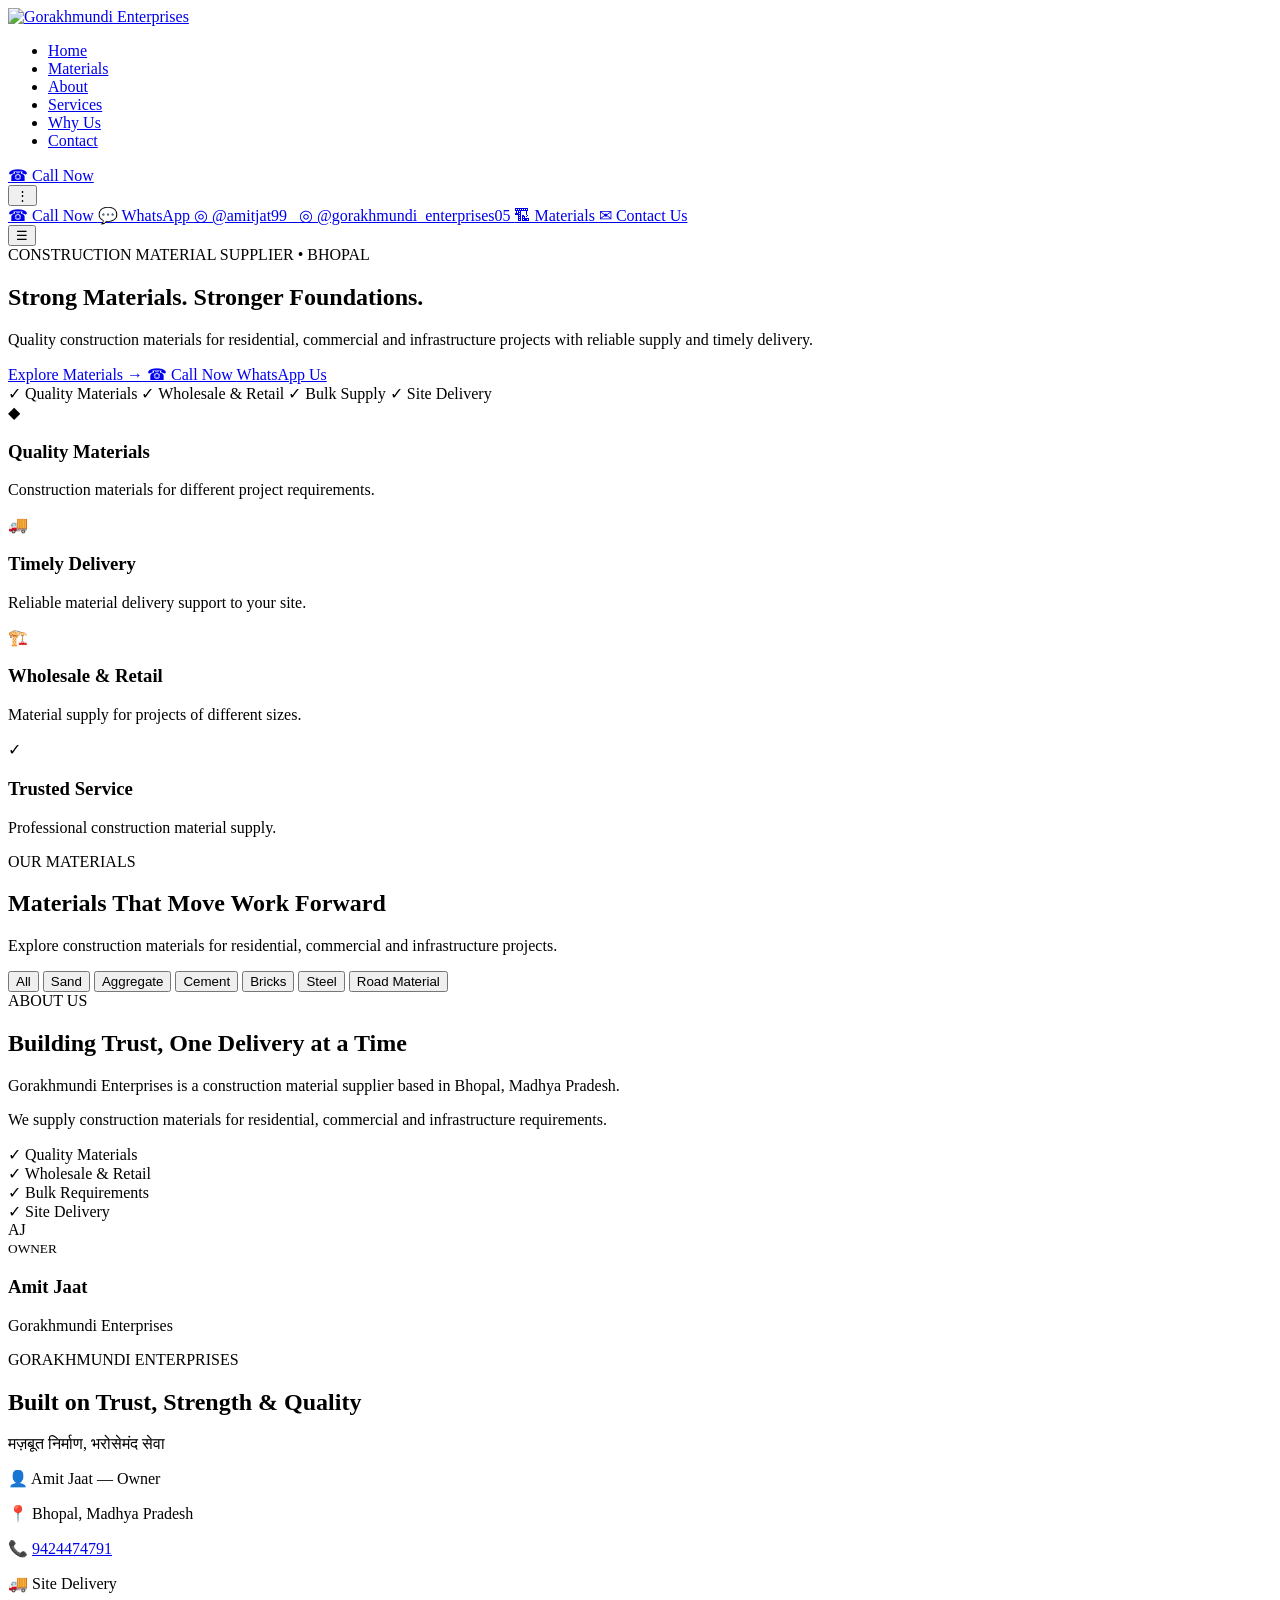
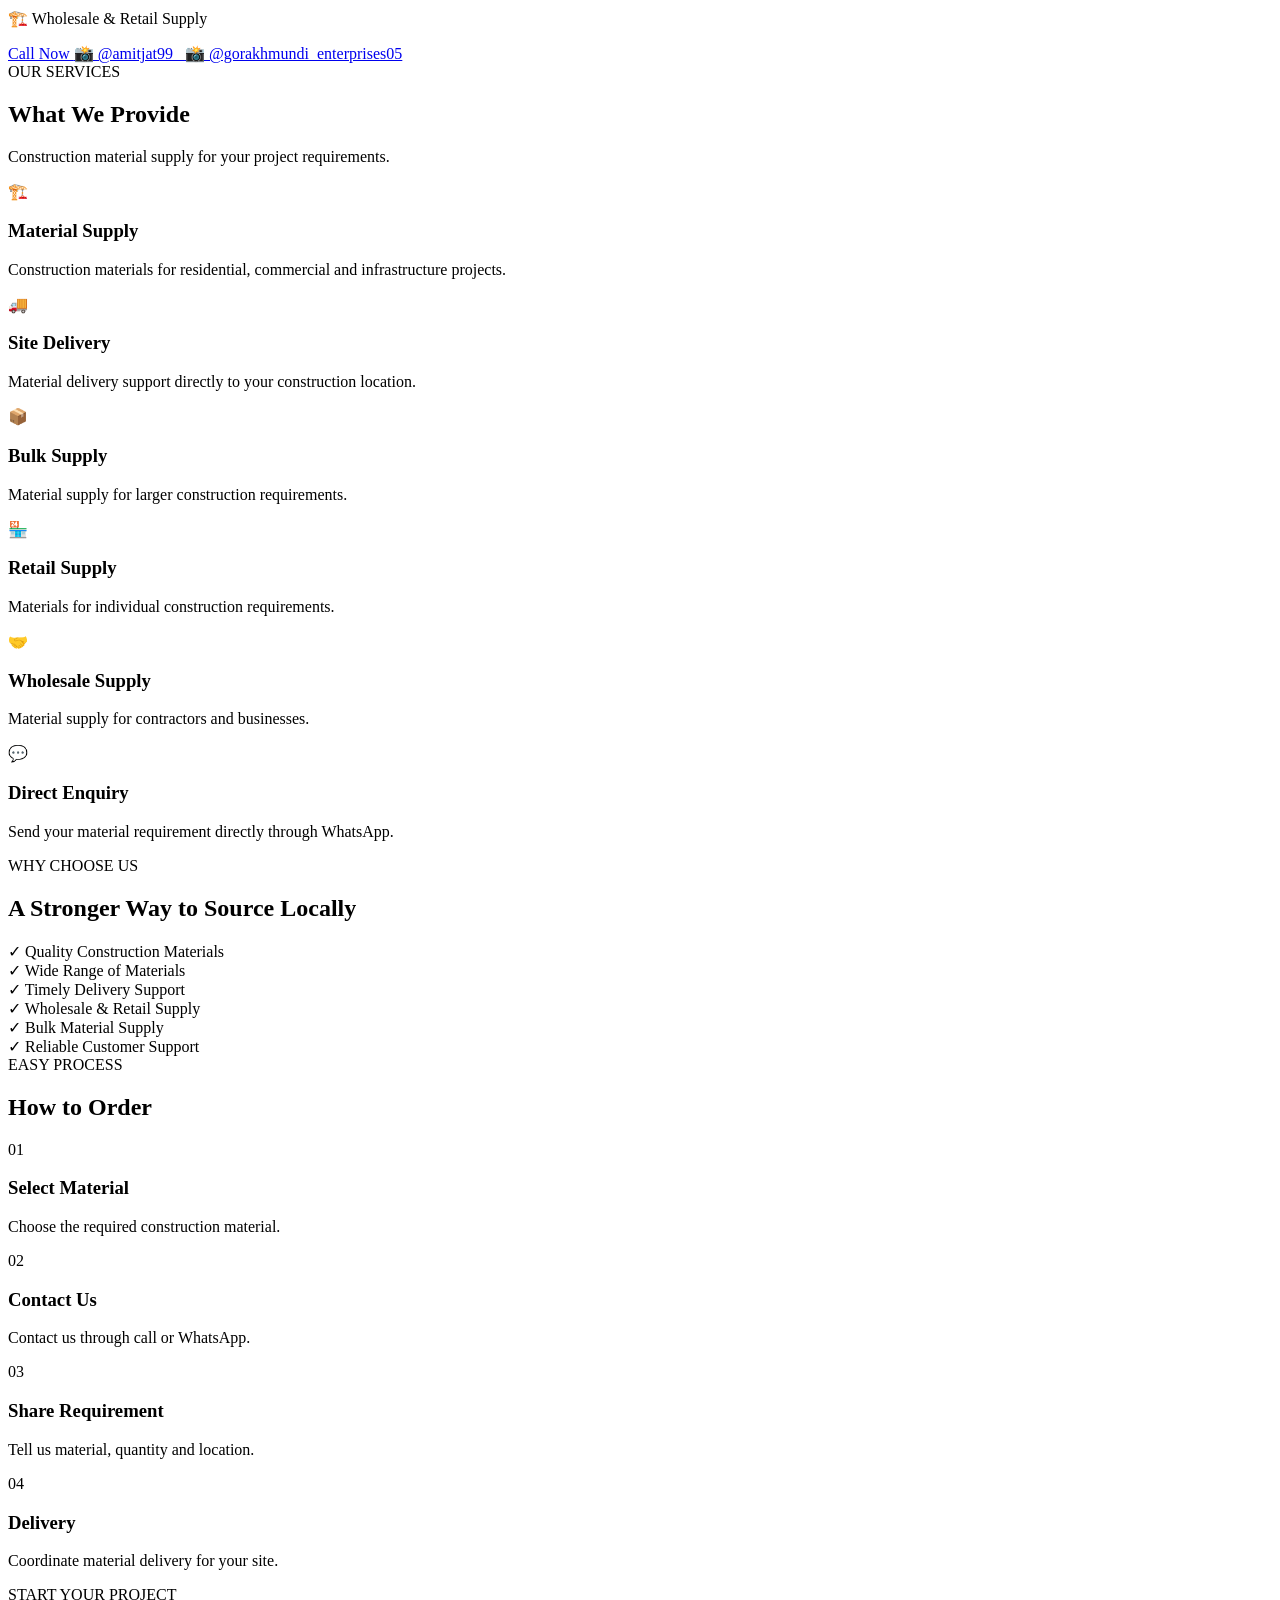
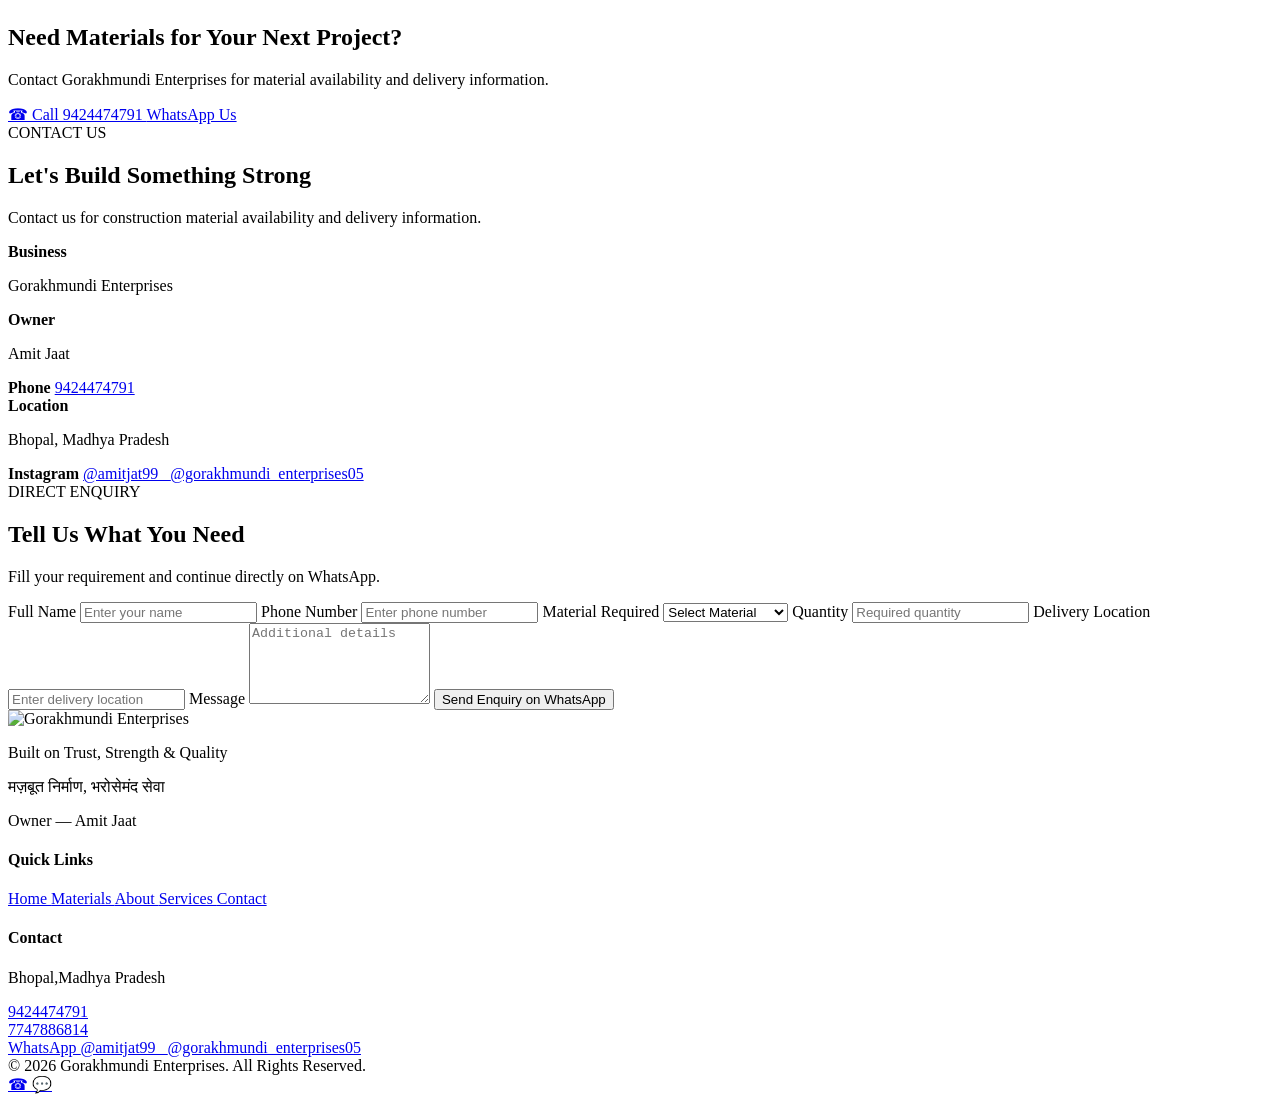
==== index.html @ f3137ed8 "Add files via upload" ====
<!DOCTYPE html>
<html lang="en">

<head>
    <meta charset="UTF-8">
    <meta name="viewport" content="width=device-width, initial-scale=1.0">

    <title>Gorakhmundi Enterprises | Construction Materials Bhopal</title>

    <meta name="description"
        content="Gorakhmundi Enterprises - Construction material supplier in Bhopal, Madhya Pradesh.">

    <link rel="stylesheet" href="style.css">
</head>

<body>

    <!-- ================= NAVBAR ================= -->

    <header id="header">

        <nav class="navbar">

            <!-- NEW LOGO -->
            <a href="#home" class="logo">
                <img src="logo.png"
                     alt="Gorakhmundi Enterprises"
                     class="main-logo">
            </a>


            <!-- NAVIGATION -->

            <ul class="nav-links" id="navLinks">

                <li><a href="#home">Home</a></li>

                <li>
                    <a href="#products">
                        Materials
                    </a>
                </li>

                <li>
                    <a href="#about">
                        About
                    </a>
                </li>

                <li>
                    <a href="#services">
                        Services
                    </a>
                </li>

                <li>
                    <a href="#why">
                        Why Us
                    </a>
                </li>

                <li>
                    <a href="#contact">
                        Contact
                    </a>
                </li>

            </ul>


            <div class="nav-actions">

                <!-- CALL BUTTON -->

                <a href="tel:9424474791"
                   class="call-btn click-btn">
                    ☎ Call Now
                </a>


                <!-- THREE DOT MENU -->

                <div class="three-dot-menu">

                    <button
                        type="button"
                        class="three-dot-btn click-btn"
                        id="threeDotBtn"
                        aria-label="More options">
                        ⋮
                    </button>


                    <div
                        class="three-dot-dropdown"
                        id="threeDotDropdown">

                        <a href="tel:9424474791">
                            ☎ Call Now
                        </a>

                        <a href="https://wa.me/919424474791"
                           target="_blank"
                           rel="noopener">
                            💬 WhatsApp
                        </a>

                        <a href="https://www.instagram.com/amitjat99_/" target="_blank" rel="noopener noreferrer">
    ◎ @amitjat99_
</a>

<a href="https://www.instagram.com/gorakhmundi_enterprises05/?hl=en" target="_blank" rel="noopener noreferrer">
    ◎ @gorakhmundi_enterprises05
</a>

                        <a href="#products">
                            🏗 Materials
                        </a>

                        <a href="#contact">
                            ✉ Contact Us
                        </a>

                    </div>

                </div>


                <!-- MOBILE MENU -->

                <button
                    type="button"
                    class="menu-btn click-btn"
                    id="menuBtn"
                    aria-label="Open menu">
                    ☰
                </button>

            </div>

        </nav>

    </header>



    <!-- ================= HERO ================= -->

    <section class="hero" id="home">

        <div class="hero-content">

            <span class="top-text">
                CONSTRUCTION MATERIAL SUPPLIER • BHOPAL
            </span>


            <h1>
                Strong Materials.
                <span>Stronger Foundations.</span>
            </h1>


            <p>
                Quality construction materials for residential,
                commercial and infrastructure projects with
                reliable supply and timely delivery.
            </p>


            <div class="hero-buttons">

                <a href="#products"
                   class="primary-btn click-btn">
                    Explore Materials →
                </a>


                <a href="tel:9424474791"
                   class="secondary-btn click-btn">
                    ☎ Call Now
                </a>


                <a href="https://wa.me/919424474791?text=Hello%20Gorakhmundi%20Enterprises,%20I%20want%20to%20enquire%20about%20construction%20materials."
                   target="_blank"
                   rel="noopener"
                   class="whatsapp-btn click-btn">
                    WhatsApp Us
                </a>

            </div>


            <div class="hero-features">

                <span>✓ Quality Materials</span>

                <span>✓ Wholesale & Retail</span>

                <span>✓ Bulk Supply</span>

                <span>✓ Site Delivery</span>

            </div>

        </div>

    </section>



    <!-- ================= TRUST ================= -->

    <section class="trust">

        <div class="trust-box reveal">

            <div class="trust-icon">◆</div>

            <h3>Quality Materials</h3>

            <p>
                Construction materials for different
                project requirements.
            </p>

        </div>


        <div class="trust-box reveal">

            <div class="trust-icon">🚚</div>

            <h3>Timely Delivery</h3>

            <p>
                Reliable material delivery support
                to your site.
            </p>

        </div>


        <div class="trust-box reveal">

            <div class="trust-icon">🏗️</div>

            <h3>Wholesale & Retail</h3>

            <p>
                Material supply for projects
                of different sizes.
            </p>

        </div>


        <div class="trust-box reveal">

            <div class="trust-icon">✓</div>

            <h3>Trusted Service</h3>

            <p>
                Professional construction
                material supply.
            </p>

        </div>

    </section>



    <!-- ================= PRODUCTS ================= -->

    <section class="products section" id="products">

        <div class="section-heading reveal">

            <span>
                OUR MATERIALS
            </span>

            <h2>
                Materials That Move Work Forward
            </h2>

            <p>
                Explore construction materials for residential,
                commercial and infrastructure projects.
            </p>

        </div>


        <!-- FILTERS -->

        <div class="material-filters reveal">

            <button
                class="filter-btn active click-btn"
                data-filter="All">
                All
            </button>

            <button
                class="filter-btn click-btn"
                data-filter="Sand">
                Sand
            </button>

            <button
                class="filter-btn click-btn"
                data-filter="Aggregate">
                Aggregate
            </button>

            <button
                class="filter-btn click-btn"
                data-filter="Cement">
                Cement
            </button>

            <button
                class="filter-btn click-btn"
                data-filter="Bricks">
                Bricks
            </button>

            <button
                class="filter-btn click-btn"
                data-filter="Steel">
                Steel
            </button>

            <button
                class="filter-btn click-btn"
                data-filter="Road Material">
                Road Material
            </button>

        </div>


        <!-- JS PRODUCTS -->

        <div
            class="products-grid"
            id="productsGrid">
        </div>

    </section>



    <!-- ================= ABOUT ================= -->

    <section class="about section" id="about">

        <div class="about-text reveal">

            <span class="small-title">
                ABOUT US
            </span>


            <h2>
                Building Trust,
                One Delivery at a Time
            </h2>


            <p>
                Gorakhmundi Enterprises is a construction
                material supplier based in Bhopal,
                Madhya Pradesh.
            </p>


            <p>
                We supply construction materials for
                residential, commercial and infrastructure
                requirements.
            </p>


            <div class="about-points">

                <div>
                    ✓ Quality Materials
                </div>

                <div>
                    ✓ Wholesale & Retail
                </div>

                <div>
                    ✓ Bulk Requirements
                </div>

                <div>
                    ✓ Site Delivery
                </div>

            </div>


            <div class="owner">

                <div class="owner-circle">
                    AJ
                </div>


                <div>

                    <small>
                        OWNER
                    </small>

                    <h3>
                        Amit Jaat
                    </h3>

                    <p>
                        Gorakhmundi Enterprises
                    </p>

                </div>

            </div>

        </div>



        <div class="about-card reveal">

            <span class="card-label">
                GORAKHMUNDI ENTERPRISES
            </span>


            <h2>
                Built on Trust,
                Strength & Quality
            </h2>


            <p class="hindi">
                मज़बूत निर्माण, भरोसेमंद सेवा
            </p>


            <div class="business-info">

                <p>
                    👤 Amit Jaat — Owner
                </p>

                <p>
                    📍 Bhopal, Madhya Pradesh
                </p>

                <p>
                    📞
                    <a href="tel:9424474791">
                        9424474791
                    </a>
                </p>

                <p>
                    🚚 Site Delivery
                </p>

                <p>
                    🏗️ Wholesale & Retail Supply
                </p>

            </div>


            <div class="about-buttons">

                <a href="tel:9424474791"
                   class="about-call click-btn">
                    Call Now
                </a>


                <a href="https://www.instagram.com/amitjat99_/" target="_blank" rel="noopener noreferrer"
                   class="about-instagram click-btn">
    📸 @amitjat99_
</a>

<a href="https://www.instagram.com/gorakhmundi_enterprises05/?hl=en" target="_blank" rel="noopener noreferrer"
                   class="about-instagram click-btn">
    📸 @gorakhmundi_enterprises05
</a>

            </div>

        </div>

    </section>



    <!-- ================= SERVICES ================= -->

    <section class="services section" id="services">

        <div class="section-heading reveal">

            <span>
                OUR SERVICES
            </span>

            <h2>
                What We Provide
            </h2>

            <p>
                Construction material supply for
                your project requirements.
            </p>

        </div>


        <div class="services-grid">

            <div class="service-card reveal">

                <div class="service-icon">
                    🏗️
                </div>

                <h3>
                    Material Supply
                </h3>

                <p>
                    Construction materials for residential,
                    commercial and infrastructure projects.
                </p>

            </div>


            <div class="service-card reveal">

                <div class="service-icon">
                    🚚
                </div>

                <h3>
                    Site Delivery
                </h3>

                <p>
                    Material delivery support directly
                    to your construction location.
                </p>

            </div>


            <div class="service-card reveal">

                <div class="service-icon">
                    📦
                </div>

                <h3>
                    Bulk Supply
                </h3>

                <p>
                    Material supply for larger
                    construction requirements.
                </p>

            </div>


            <div class="service-card reveal">

                <div class="service-icon">
                    🏪
                </div>

                <h3>
                    Retail Supply
                </h3>

                <p>
                    Materials for individual
                    construction requirements.
                </p>

            </div>


            <div class="service-card reveal">

                <div class="service-icon">
                    🤝
                </div>

                <h3>
                    Wholesale Supply
                </h3>

                <p>
                    Material supply for contractors
                    and businesses.
                </p>

            </div>


            <div class="service-card reveal">

                <div class="service-icon">
                    💬
                </div>

                <h3>
                    Direct Enquiry
                </h3>

                <p>
                    Send your material requirement
                    directly through WhatsApp.
                </p>

            </div>

        </div>

    </section>



    <!-- ================= WHY US ================= -->

    <section class="why section" id="why">

        <div class="section-heading why-heading reveal">

            <span>
                WHY CHOOSE US
            </span>

            <h2>
                A Stronger Way to Source Locally
            </h2>

        </div>


        <div class="why-grid">

            <div class="reveal">
                <span>✓</span>
                Quality Construction Materials
            </div>

            <div class="reveal">
                <span>✓</span>
                Wide Range of Materials
            </div>

            <div class="reveal">
                <span>✓</span>
                Timely Delivery Support
            </div>

            <div class="reveal">
                <span>✓</span>
                Wholesale & Retail Supply
            </div>

            <div class="reveal">
                <span>✓</span>
                Bulk Material Supply
            </div>

            <div class="reveal">
                <span>✓</span>
                Reliable Customer Support
            </div>

        </div>

    </section>



    <!-- ================= HOW TO ORDER ================= -->

    <section class="section process">

        <div class="section-heading reveal">

            <span>
                EASY PROCESS
            </span>

            <h2>
                How to Order
            </h2>

        </div>


        <div class="steps">

            <div class="step reveal">

                <span>01</span>

                <h3>
                    Select Material
                </h3>

                <p>
                    Choose the required construction material.
                </p>

            </div>


            <div class="step reveal">

                <span>02</span>

                <h3>
                    Contact Us
                </h3>

                <p>
                    Contact us through call or WhatsApp.
                </p>

            </div>


            <div class="step reveal">

                <span>03</span>

                <h3>
                    Share Requirement
                </h3>

                <p>
                    Tell us material, quantity and location.
                </p>

            </div>


            <div class="step reveal">

                <span>04</span>

                <h3>
                    Delivery
                </h3>

                <p>
                    Coordinate material delivery for your site.
                </p>

            </div>

        </div>

    </section>



    <!-- ================= CTA ================= -->

    <section class="cta">

        <div class="reveal">

            <span>
                START YOUR PROJECT
            </span>

            <h2>
                Need Materials for Your Next Project?
            </h2>

            <p>
                Contact Gorakhmundi Enterprises for
                material availability and delivery information.
            </p>

        </div>


        <div class="cta-buttons reveal">

            <a href="tel:9424474791"
               class="click-btn">
                ☎ Call 9424474791
            </a>


            <a href="https://wa.me/919424474791"
               target="_blank"
               rel="noopener"
               class="cta-whatsapp click-btn">
                WhatsApp Us
            </a>

        </div>

    </section>



    <!-- ================= CONTACT ================= -->

    <section class="contact section" id="contact">

        <div class="contact-info reveal">

            <span class="small-title">
                CONTACT US
            </span>


            <h2>
                Let's Build Something Strong
            </h2>


            <p>
                Contact us for construction material
                availability and delivery information.
            </p>


            <div class="contact-item">

                <strong>
                    Business
                </strong>

                <p>
                    Gorakhmundi Enterprises
                </p>

            </div>


            <div class="contact-item">

                <strong>
                    Owner
                </strong>

                <p>
                    Amit Jaat
                </p>

            </div>


            <div class="contact-item">

                <strong>
                    Phone
                </strong>

                <a href="tel:9424474791">
                    9424474791
                </a>

            </div>


            <div class="contact-item">

                <strong>
                    Location
                </strong>

                <p>
                    Bhopal, Madhya Pradesh
                </p>

            </div>


            <div class="contact-item">

                <strong>
                    Instagram
                </strong>

                <a href="https://www.instagram.com/amitjat99_/" target="_blank" rel="noopener noreferrer">
    @amitjat99_
</a>

<a href="https://www.instagram.com/gorakhmundi_enterprises05/?hl=en" target="_blank" rel="noopener noreferrer">
    @gorakhmundi_enterprises05
</a>

            </div>

        </div>



        <!-- ENQUIRY FORM -->

        <form
            id="enquiryForm"
            class="contact-form reveal">

            <span class="small-title">
                DIRECT ENQUIRY
            </span>


            <h2>
                Tell Us What You Need
            </h2>


            <p class="form-text">
                Fill your requirement and continue
                directly on WhatsApp.
            </p>


            <label for="name">
                Full Name
            </label>

            <input
                type="text"
                id="name"
                placeholder="Enter your name"
                required>


            <label for="phone">
                Phone Number
            </label>

            <input
                type="tel"
                id="phone"
                placeholder="Enter phone number"
                required>


            <label for="material">
                Material Required
            </label>


            <select id="material" required>

                <option value="">
                    Select Material
                </option>

                <option>Cement</option>

                <option>
                    Aggregate 20mm
                </option>

                <option>
                    M-Sand Black
                </option>

                <option>
                    M-Sand
                </option>

                <option>
                    Loha / Sariya
                </option>

                <option>
                    Sand
                </option>

                <option>
                    Muram
                </option>

                <option>
                    Eent / Bricks
                </option>

                <option>
                    GSB
                </option>

                <option>
                    Dust
                </option>

                <option>
                    Jeera
                </option>

                <option>
                    Gitti 40mm
                </option>

            </select>


            <label for="quantity">
                Quantity
            </label>

            <input
                type="text"
                id="quantity"
                placeholder="Required quantity">


            <label for="location">
                Delivery Location
            </label>

            <input
                type="text"
                id="location"
                placeholder="Enter delivery location"
                required>


            <label for="message">
                Message
            </label>

            <textarea
                id="message"
                rows="5"
                placeholder="Additional details"></textarea>


            <button
                type="submit"
                class="click-btn">
                Send Enquiry on WhatsApp
            </button>

        </form>

    </section>



    <!-- ================= FOOTER ================= -->

    <footer>

        <div class="footer-grid">

            <div>

                <img
                    src="logo.png"
                    alt="Gorakhmundi Enterprises"
                    class="footer-logo">

                <p>
                    Built on Trust, Strength & Quality
                </p>

                <p class="hindi">
                    मज़बूत निर्माण, भरोसेमंद सेवा
                </p>

                <p>
                    Owner — Amit Jaat
                </p>

            </div>


            <div>

                <h4>
                    Quick Links
                </h4>

                <a href="#home">
                    Home
                </a>

                <a href="#products">
                    Materials
                </a>

                <a href="#about">
                    About
                </a>

                <a href="#services">
                    Services
                </a>

                <a href="#contact">
                    Contact
                </a>

            </div>


            <div>

                <h4>
                    Contact
                </h4>

                <p>
                    Bhopal,Madhya Pradesh
                </p>

                <a href="tel:9424474791">
                    9424474791
                    <br>7747886814</br>
                </a>

                <a href="https://wa.me/919424474791"
                   target="_blank"
                   rel="noopener">
                    WhatsApp
                </a>

                <a href="https://www.instagram.com/amitjat99_/" target="_blank" rel="noopener noreferrer">
    @amitjat99_
</a>

<a href="https://www.instagram.com/gorakhmundi_enterprises05/?hl=en" target="_blank" rel="noopener noreferrer">
    @gorakhmundi_enterprises05
</a>
               
                
            </div>

        </div>


        <div class="copyright">

            © 2026 Gorakhmundi Enterprises.
            All Rights Reserved.

        </div>

    </footer>



    <!-- ================= FLOATING BUTTONS ================= -->

    <a href="tel:9424474791"
       class="floating-call click-btn"
       aria-label="Call">
        ☎
    </a>


    <a href="https://wa.me/919424474791"
       target="_blank"
       rel="noopener"
       class="floating-whatsapp click-btn"
       aria-label="WhatsApp">
        💬
    </a>


    <script src="script.js"></script>

</body>

</html>
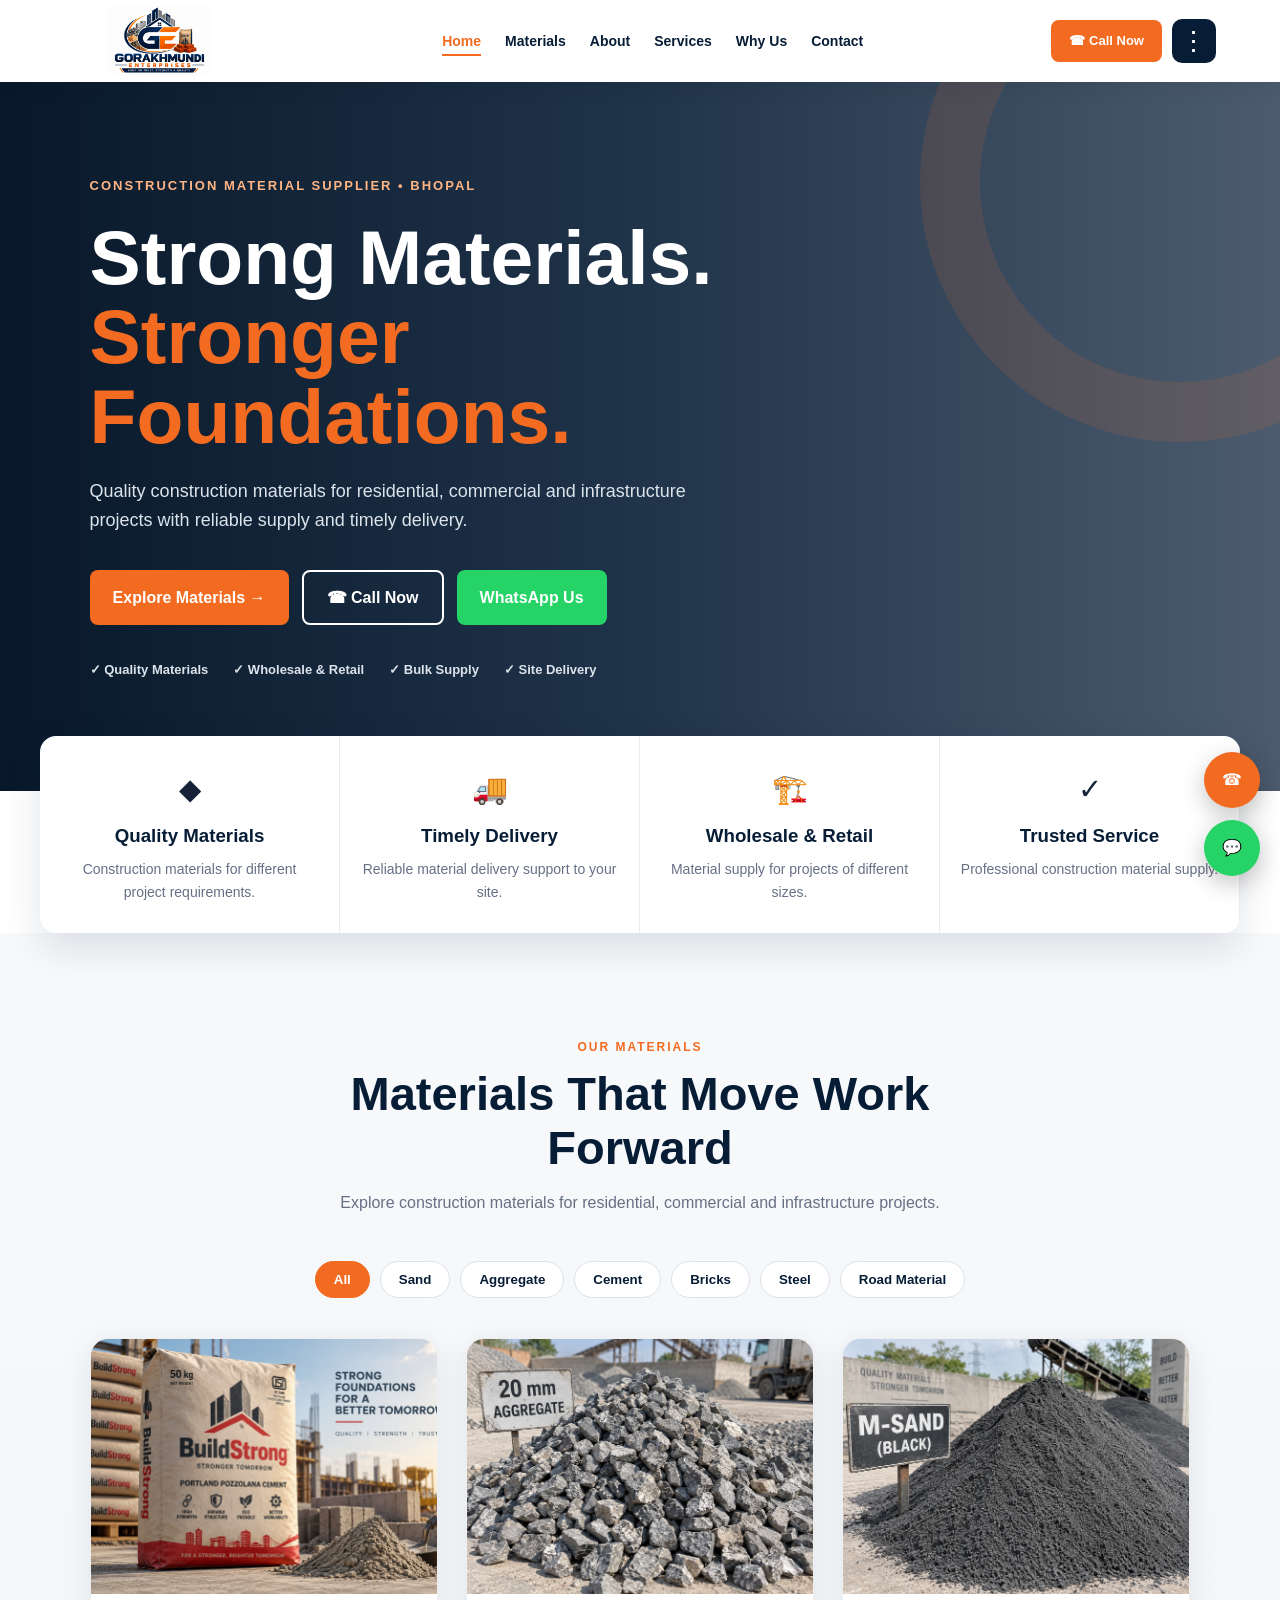
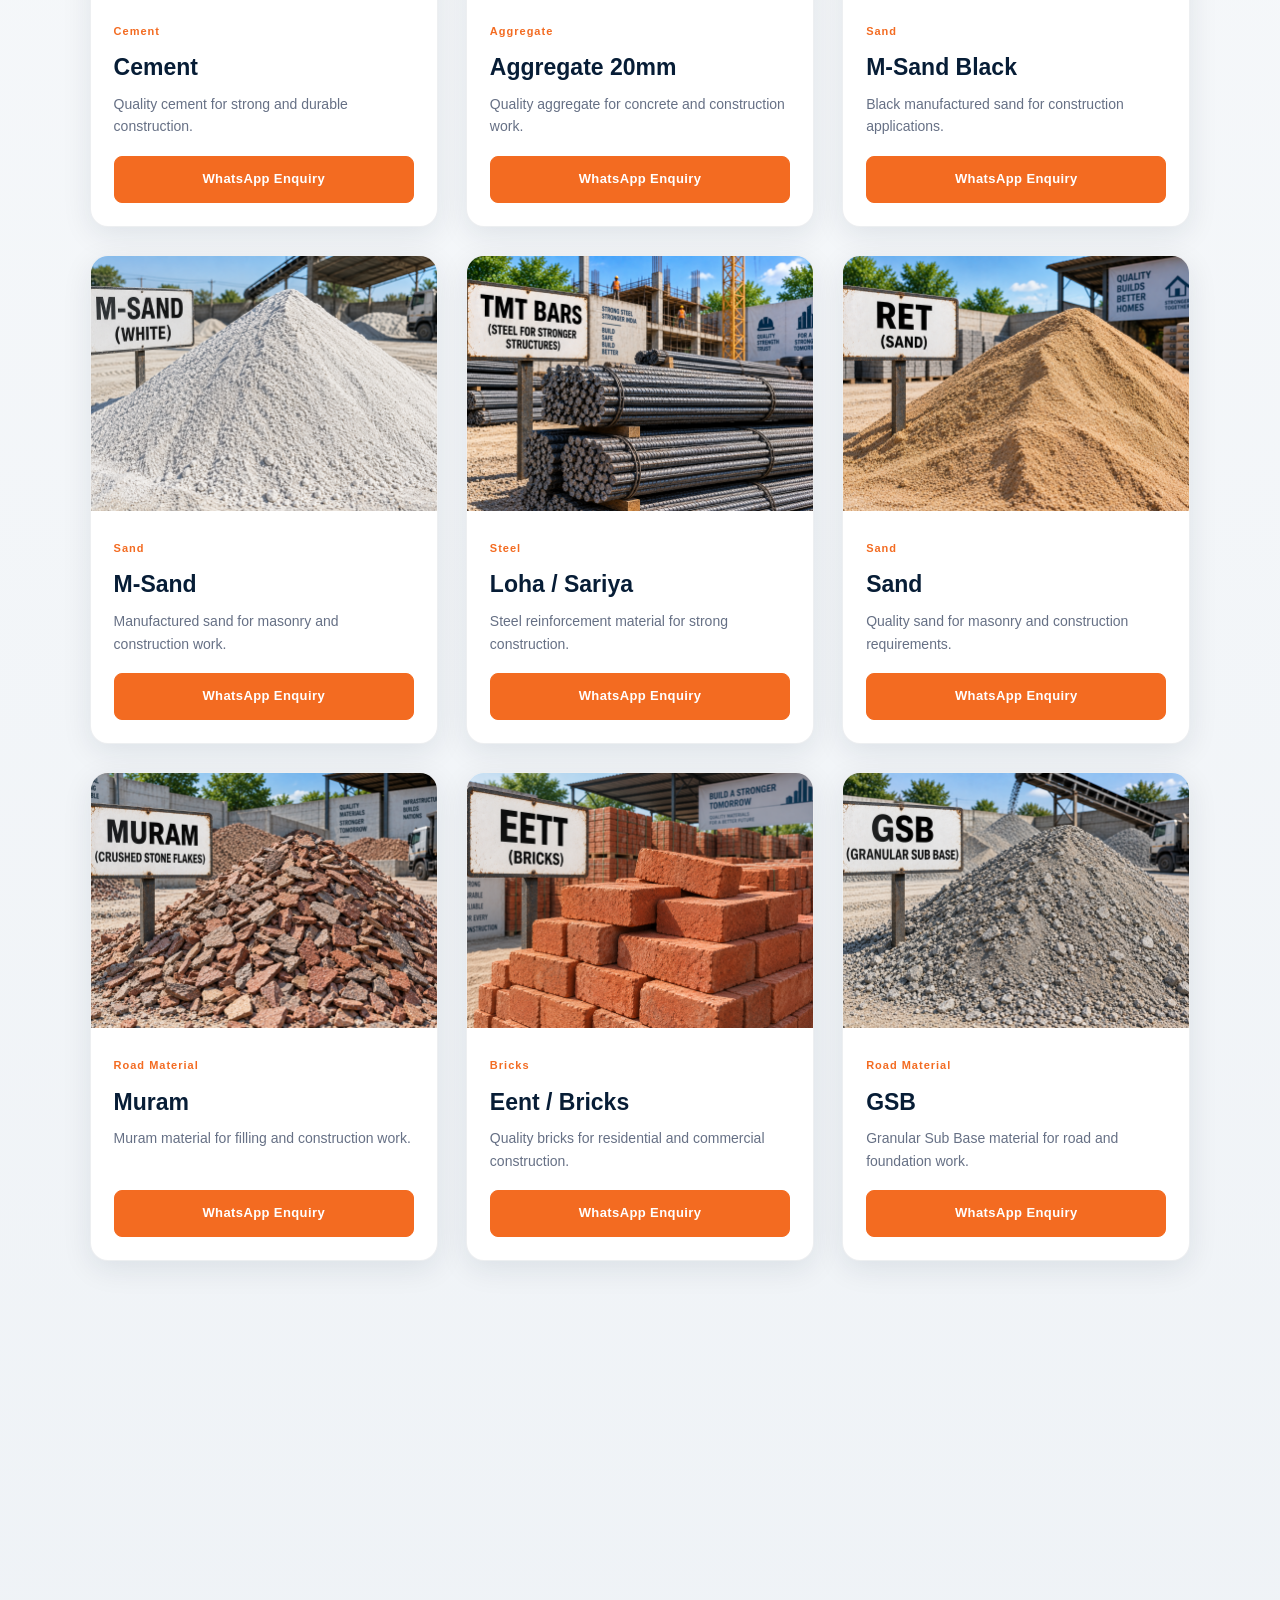
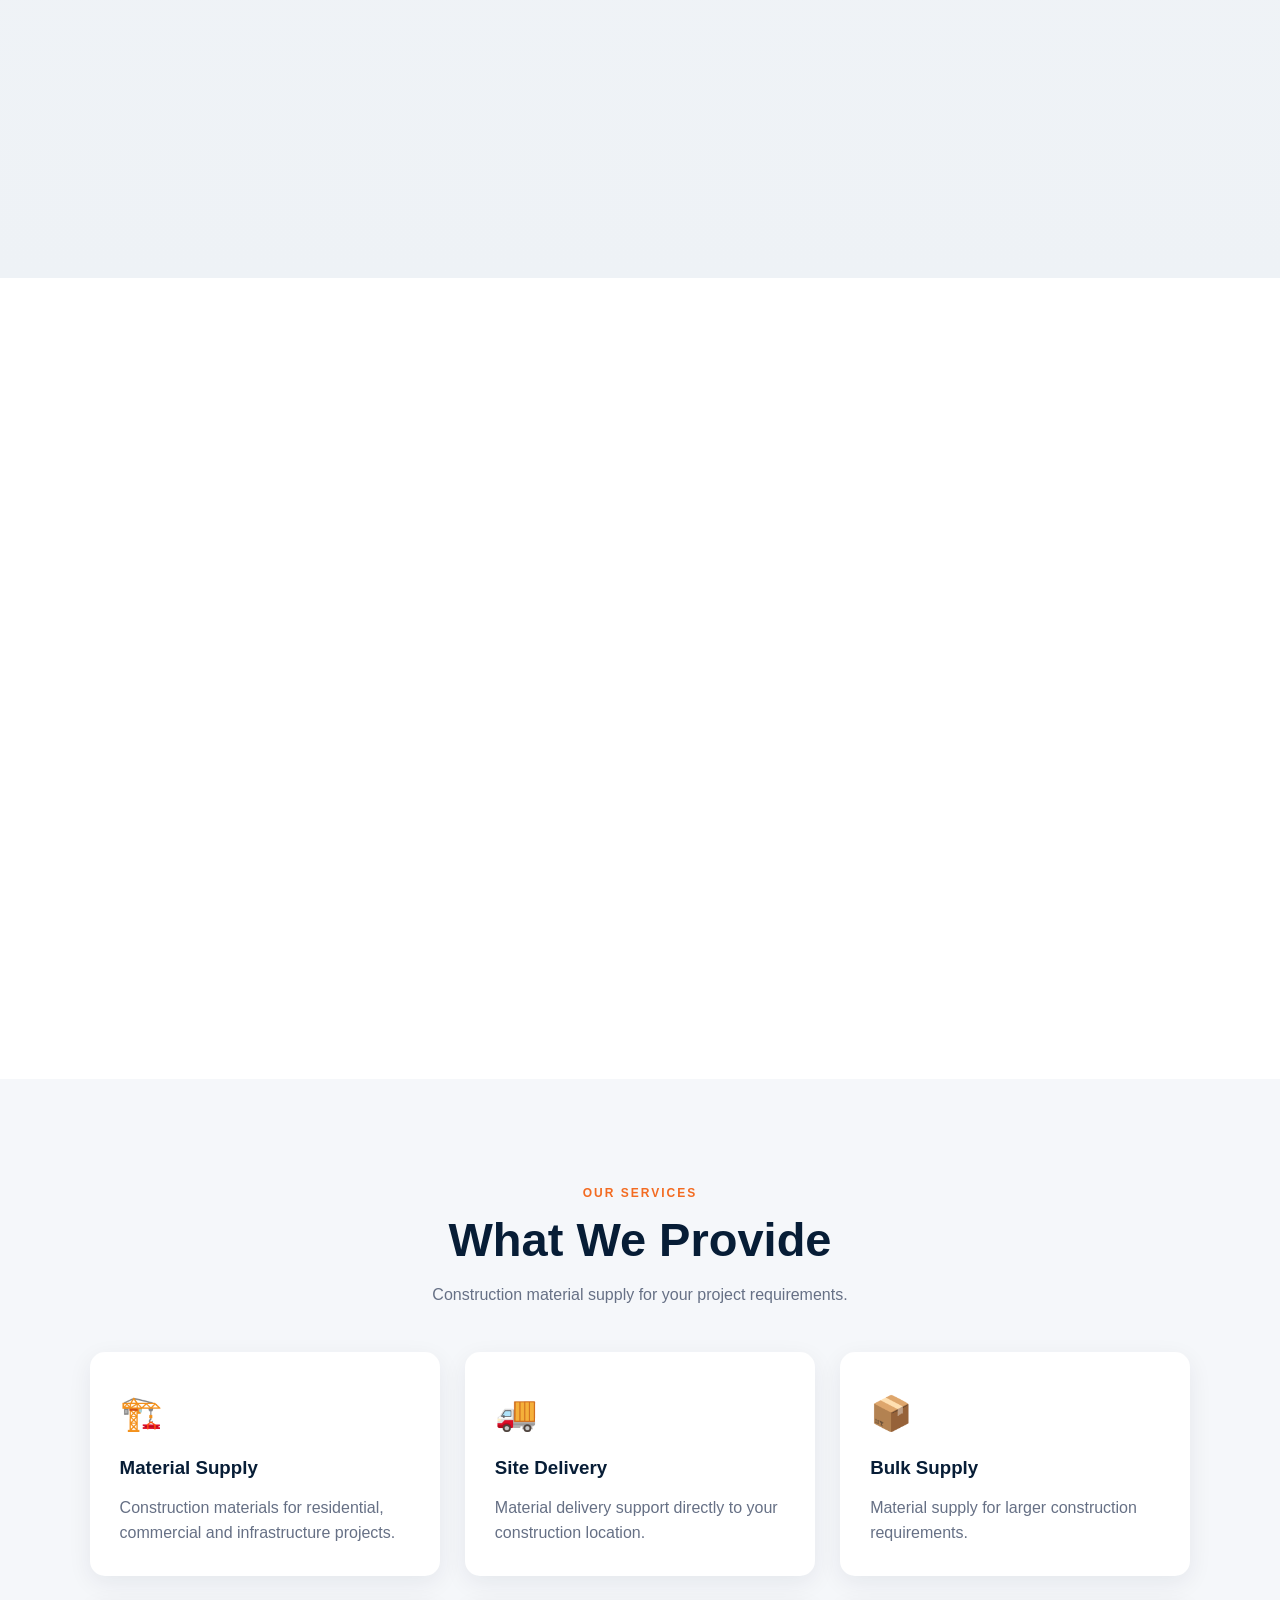
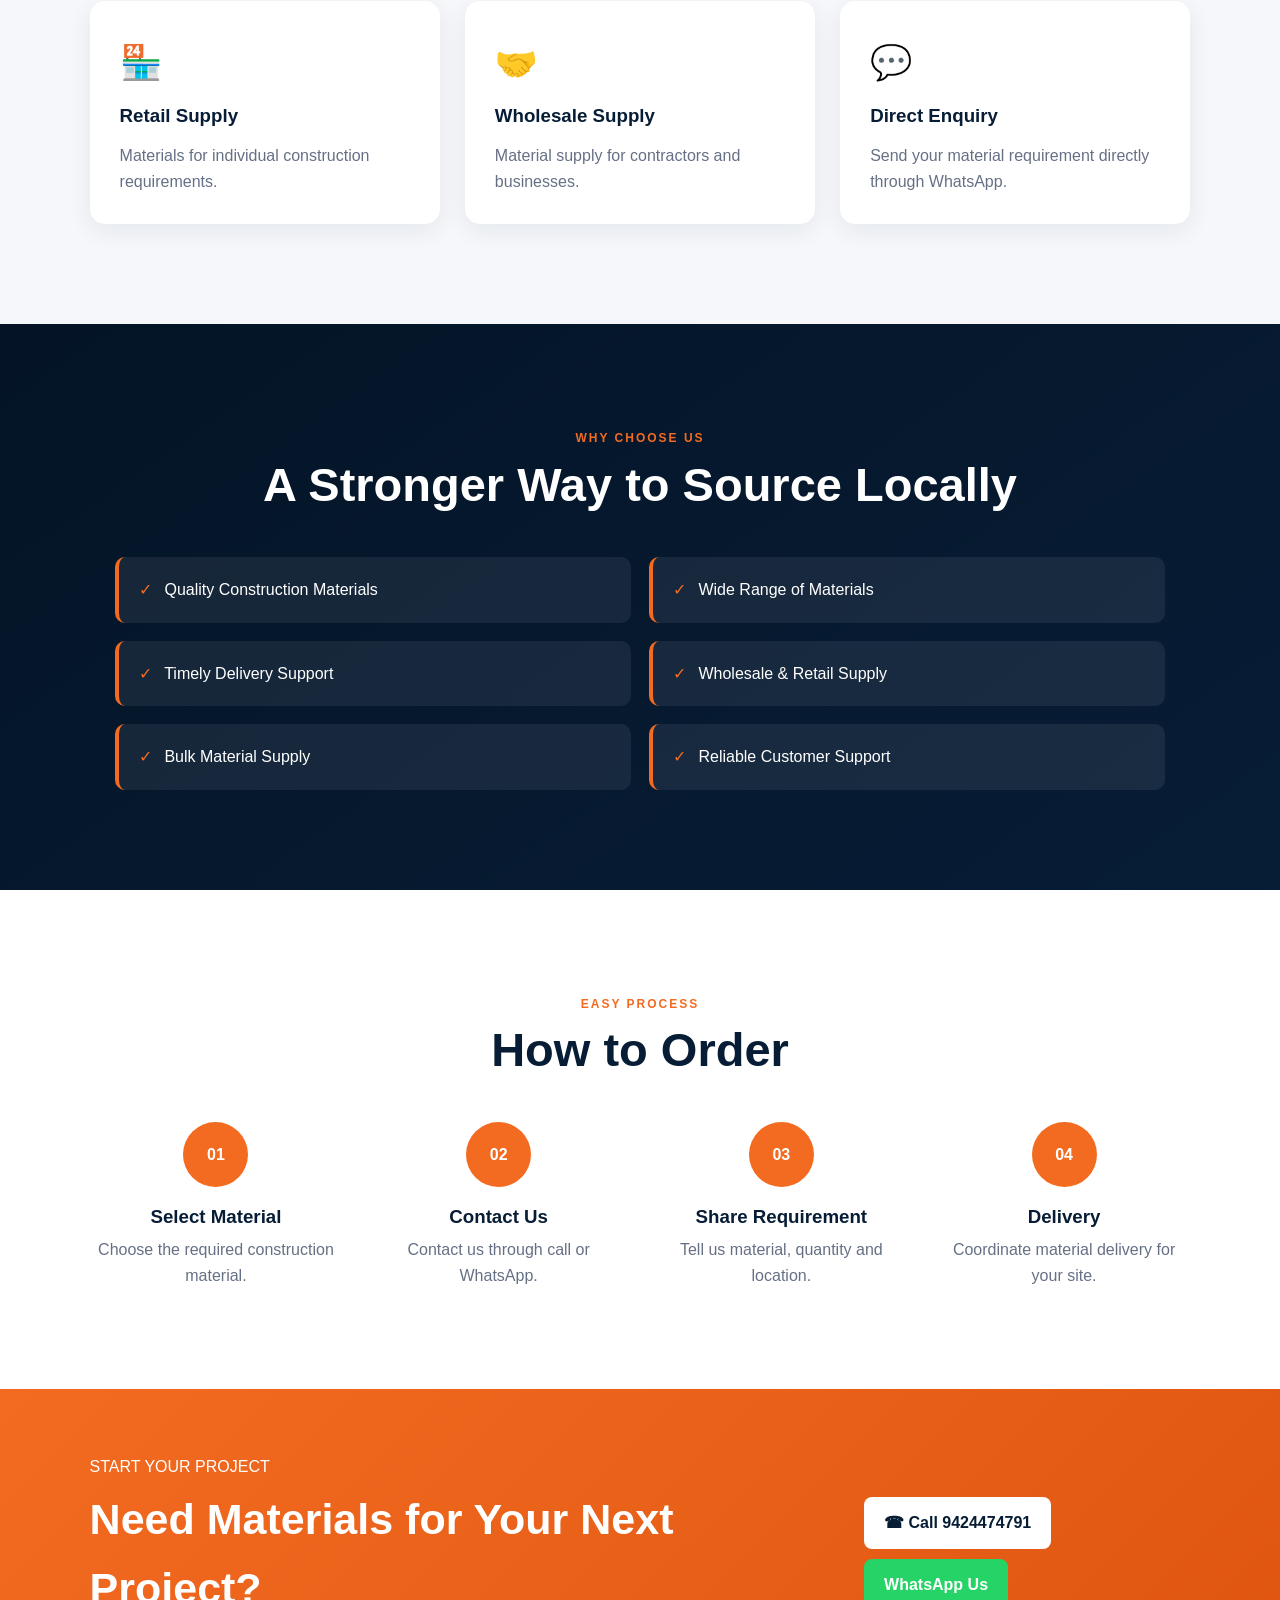
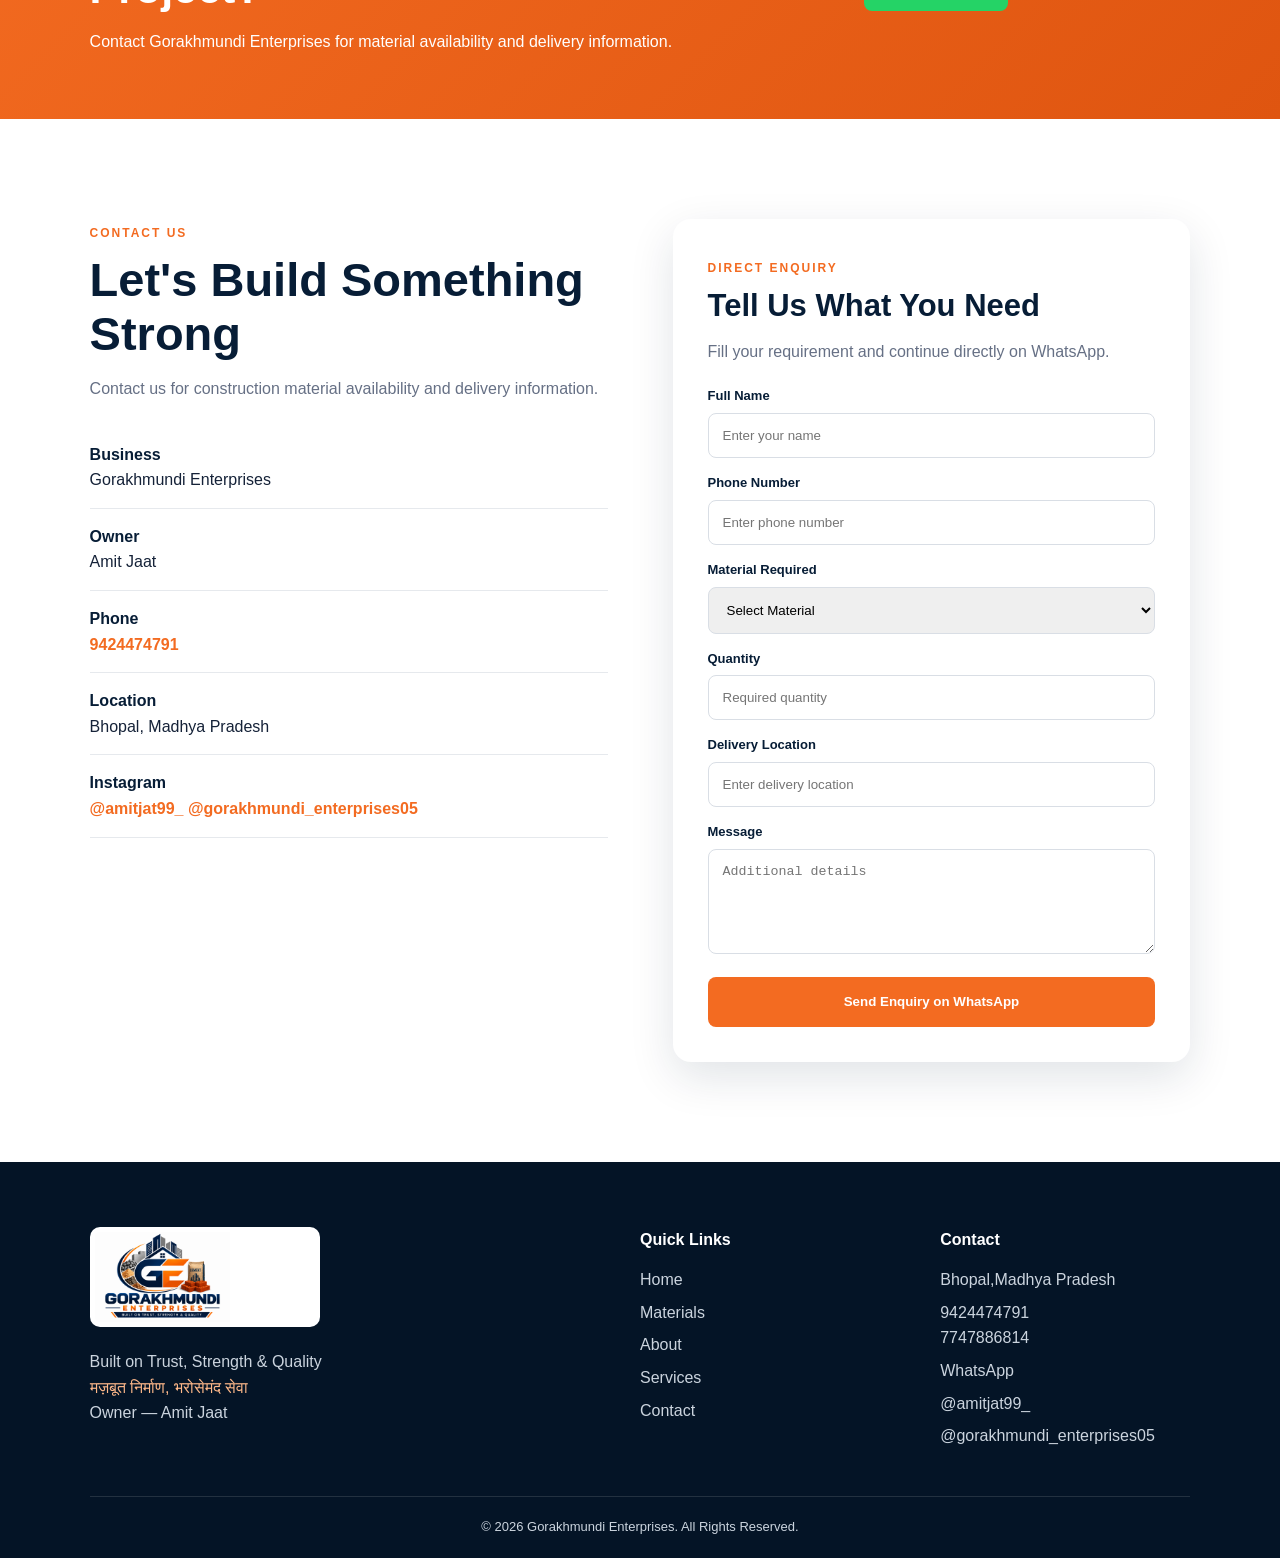
==== commit fb460fda: "Update index.html" ====
--- a/index.html
+++ b/index.html
@@ -5,11 +5,10 @@
     <meta charset="UTF-8">
     <meta name="viewport" content="width=device-width, initial-scale=1.0">
 
-    <title>Gorakhmundi Enterprises | Construction Materials Bhopal</title>
-
-    <meta name="description"
-        content="Gorakhmundi Enterprises - Construction material supplier in Bhopal, Madhya Pradesh.">
-
+    <title>Gorakhmundi | Gorakhmundi Enterprises - Construction Material Supplier in Bhopal</title>
+
+    <meta name="description" content="Gorakhmundi Enterprises is a construction material supplier in Bhopal, Madhya Pradesh. We supply cement, sand, gitti, M-Sand, bricks and other building materials.">
+<meta name="robots" content="index, follow">
     <link rel="stylesheet" href="style.css">
 </head>
 
@@ -1193,4 +1192,4 @@
 
 </body>
 
-</html>+</html>
--- a/style.css
+++ b/style.css
@@ -0,0 +1,2982 @@
+/* =====================================================
+   GORAKHMUNDI ENTERPRISES
+   FINAL STYLE.CSS
+===================================================== */
+
+* {
+    margin: 0;
+    padding: 0;
+    box-sizing: border-box;
+}
+
+
+:root {
+
+    --navy: #071d36;
+    --navy2: #0c3158;
+    --darknavy: #041426;
+
+    --orange: #f36b21;
+    --orange-dark: #d95612;
+
+    --green: #25d366;
+    --green-dark: #1caf55;
+
+    --white: #ffffff;
+    --light: #f5f7fa;
+
+    --gray: #667085;
+    --dark: #152238;
+
+}
+
+
+html {
+
+    scroll-behavior: smooth;
+
+    scroll-padding-top: 90px;
+
+}
+
+
+body {
+
+    font-family:
+        Arial,
+        Helvetica,
+        sans-serif;
+
+    background: #ffffff;
+
+    color: var(--dark);
+
+    line-height: 1.6;
+
+    overflow-x: hidden;
+
+}
+
+
+a {
+
+    -webkit-tap-highlight-color:
+        transparent;
+
+}
+
+
+
+/* =====================================================
+   NAVBAR
+===================================================== */
+
+header {
+
+    position: sticky;
+
+    top: 0;
+
+    z-index: 1000;
+
+}
+
+
+.navbar {
+
+    min-height: 82px;
+
+    padding:
+        5px 5%;
+
+    display: flex;
+
+    align-items: center;
+
+    justify-content:
+        space-between;
+
+    gap: 20px;
+
+    background:
+        rgba(
+            255,
+            255,
+            255,
+            0.98
+        );
+
+    box-shadow:
+        0 4px 20px
+        rgba(
+            0,
+            0,
+            0,
+            0.07
+        );
+
+    transition:
+        0.3s ease;
+
+}
+
+
+header.scrolled .navbar {
+
+    box-shadow:
+        0 10px 35px
+        rgba(
+            7,
+            29,
+            54,
+            0.15
+        );
+
+}
+
+
+
+/* =====================================================
+   NEW BUSINESS LOGO
+===================================================== */
+
+.logo {
+
+    display: flex;
+
+    align-items: center;
+
+    flex-shrink: 0;
+
+    text-decoration: none;
+
+}
+
+
+.main-logo {
+
+    width: 190px;
+
+    height: 70px;
+
+    display: block;
+
+    object-fit: contain;
+
+    transition:
+        transform 0.3s ease;
+
+}
+
+
+.main-logo:hover {
+
+    transform:
+        scale(1.04);
+
+}
+
+
+
+/* =====================================================
+   NAVIGATION LINKS
+===================================================== */
+
+.nav-links {
+
+    display: flex;
+
+    align-items: center;
+
+    gap: 24px;
+
+    list-style: none;
+
+}
+
+
+.nav-links a {
+
+    position: relative;
+
+    text-decoration: none;
+
+    color: var(--navy);
+
+    font-size: 14px;
+
+    font-weight: 800;
+
+    transition:
+        0.25s ease;
+
+}
+
+
+.nav-links a:hover,
+.nav-links a.active-link {
+
+    color:
+        var(--orange);
+
+}
+
+
+.nav-links a::after {
+
+    content: "";
+
+    position: absolute;
+
+    left: 0;
+
+    bottom: -7px;
+
+    width: 0;
+
+    height: 2px;
+
+    background:
+        var(--orange);
+
+    transition:
+        0.3s ease;
+
+}
+
+
+.nav-links a:hover::after,
+.nav-links a.active-link::after {
+
+    width: 100%;
+
+}
+
+
+
+/* =====================================================
+   NAV ACTIONS
+===================================================== */
+
+.nav-actions {
+
+    display: flex;
+
+    align-items: center;
+
+    gap: 10px;
+
+}
+
+
+.call-btn {
+
+    padding:
+        11px 18px;
+
+    border-radius:
+        8px;
+
+    background:
+        var(--orange);
+
+    color: white;
+
+    text-decoration: none;
+
+    font-size: 13px;
+
+    font-weight: 800;
+
+}
+
+
+.call-btn:hover {
+
+    background:
+        var(--orange-dark);
+
+}
+
+
+
+/* =====================================================
+   THREE DOT MENU
+===================================================== */
+
+.three-dot-menu {
+
+    position: relative;
+
+}
+
+
+.three-dot-btn {
+
+    width: 44px;
+
+    height: 44px;
+
+    display: flex;
+
+    align-items: center;
+
+    justify-content: center;
+
+    border: none;
+
+    border-radius:
+        10px;
+
+    background:
+        var(--navy);
+
+    color: white;
+
+    font-size: 27px;
+
+    cursor: pointer;
+
+    transition:
+        0.25s ease;
+
+}
+
+
+.three-dot-btn:hover {
+
+    background:
+        var(--orange);
+
+    transform:
+        scale(1.06);
+
+}
+
+
+.three-dot-dropdown {
+
+    position: absolute;
+
+    right: 0;
+
+    top: 55px;
+
+    width: 215px;
+
+    padding: 10px;
+
+    background: white;
+
+    border-radius:
+        14px;
+
+    box-shadow:
+        0 18px 50px
+        rgba(
+            7,
+            29,
+            54,
+            0.22
+        );
+
+    opacity: 0;
+
+    visibility: hidden;
+
+    transform:
+        translateY(-10px)
+        scale(0.95);
+
+    transform-origin:
+        top right;
+
+    transition:
+        0.25s ease;
+
+    z-index: 3000;
+
+}
+
+
+.three-dot-dropdown.active {
+
+    opacity: 1;
+
+    visibility: visible;
+
+    transform:
+        translateY(0)
+        scale(1);
+
+}
+
+
+.three-dot-dropdown a {
+
+    display: block;
+
+    padding:
+        12px 14px;
+
+    border-radius:
+        8px;
+
+    color:
+        var(--navy);
+
+    text-decoration: none;
+
+    font-size: 14px;
+
+    font-weight: 700;
+
+    transition:
+        0.2s ease;
+
+}
+
+
+.three-dot-dropdown a:hover {
+
+    background:
+        #fff1e8;
+
+    color:
+        var(--orange);
+
+    transform:
+        translateX(4px);
+
+}
+
+
+
+/* =====================================================
+   MOBILE MENU
+===================================================== */
+
+.menu-btn {
+
+    display: none;
+
+    width: 44px;
+
+    height: 44px;
+
+    border: none;
+
+    border-radius:
+        8px;
+
+    background:
+        var(--navy);
+
+    color: white;
+
+    font-size: 24px;
+
+    cursor: pointer;
+
+}
+
+
+
+/* =====================================================
+   BUTTON CLICK ANIMATION
+===================================================== */
+
+.click-btn {
+
+    transition:
+
+        transform
+        0.2s ease,
+
+        background-color
+        0.2s ease,
+
+        color
+        0.2s ease,
+
+        box-shadow
+        0.2s ease;
+
+}
+
+
+.click-btn:active {
+
+    transform:
+        scale(0.92) !important;
+
+}
+
+
+.button-clicked {
+
+    animation:
+        buttonClick
+        0.4s ease;
+
+}
+
+
+@keyframes buttonClick {
+
+    0% {
+
+        transform:
+            scale(1);
+
+    }
+
+    45% {
+
+        transform:
+            scale(0.90);
+
+    }
+
+    75% {
+
+        transform:
+            scale(1.04);
+
+    }
+
+    100% {
+
+        transform:
+            scale(1);
+
+    }
+
+}
+
+
+
+/* =====================================================
+   HERO
+===================================================== */
+
+.hero {
+
+    min-height: 650px;
+
+    display: flex;
+
+    align-items: center;
+
+    padding:
+        90px 7%
+        110px;
+
+    background:
+
+        linear-gradient(
+
+            90deg,
+
+            rgba(
+                4,
+                20,
+                38,
+                0.98
+            ),
+
+            rgba(
+                7,
+                29,
+                54,
+                0.90
+            ),
+
+            rgba(
+                7,
+                29,
+                54,
+                0.72
+            )
+
+        );
+
+    position: relative;
+
+    overflow: hidden;
+
+}
+
+
+.hero::after {
+
+    content: "";
+
+    position: absolute;
+
+    width: 400px;
+
+    height: 400px;
+
+    right: -160px;
+
+    top: -160px;
+
+    border-radius: 50%;
+
+    border:
+
+        60px solid
+
+        rgba(
+            243,
+            107,
+            33,
+            0.12
+        );
+
+}
+
+
+.hero-content {
+
+    position: relative;
+
+    z-index: 2;
+
+    max-width: 790px;
+
+    animation:
+        heroStart
+        0.9s ease;
+
+}
+
+
+@keyframes heroStart {
+
+    from {
+
+        opacity: 0;
+
+        transform:
+            translateY(35px);
+
+    }
+
+    to {
+
+        opacity: 1;
+
+        transform:
+            translateY(0);
+
+    }
+
+}
+
+
+.top-text {
+
+    color: #ffb584;
+
+    font-size: 13px;
+
+    font-weight: 900;
+
+    letter-spacing: 2px;
+
+}
+
+
+.hero h1 {
+
+    margin:
+        20px 0;
+
+    color: white;
+
+    font-size:
+
+        clamp(
+            45px,
+            6vw,
+            78px
+        );
+
+    line-height: 1.04;
+
+}
+
+
+.hero h1 span {
+
+    display: block;
+
+    color:
+        var(--orange);
+
+}
+
+
+.hero p {
+
+    max-width: 650px;
+
+    color: #dce3eb;
+
+    font-size: 18px;
+
+}
+
+
+.hero-buttons {
+
+    display: flex;
+
+    flex-wrap: wrap;
+
+    gap: 13px;
+
+    margin-top: 35px;
+
+}
+
+
+.hero-buttons a {
+
+    min-height: 50px;
+
+    display: inline-flex;
+
+    align-items: center;
+
+    justify-content: center;
+
+    padding:
+        13px 23px;
+
+    border-radius:
+        8px;
+
+    text-decoration: none;
+
+    font-weight: 800;
+
+}
+
+
+.primary-btn {
+
+    background:
+        var(--orange);
+
+    color: white;
+
+}
+
+
+.primary-btn:hover {
+
+    background:
+        var(--orange-dark);
+
+    transform:
+        translateY(-3px);
+
+}
+
+
+.secondary-btn {
+
+    border:
+        2px solid white;
+
+    color: white;
+
+}
+
+
+.secondary-btn:hover {
+
+    background: white;
+
+    color:
+        var(--navy);
+
+}
+
+
+.whatsapp-btn {
+
+    background:
+        var(--green);
+
+    color: white;
+
+}
+
+
+.whatsapp-btn:hover {
+
+    background:
+        var(--green-dark);
+
+}
+
+
+.hero-features {
+
+    margin-top: 35px;
+
+    display: flex;
+
+    flex-wrap: wrap;
+
+    gap:
+        12px 25px;
+
+}
+
+
+.hero-features span {
+
+    color: #dce3eb;
+
+    font-size: 13px;
+
+    font-weight: 700;
+
+}
+
+
+
+/* =====================================================
+   TRUST
+===================================================== */
+
+.trust {
+
+    position: relative;
+
+    z-index: 5;
+
+    max-width: 1200px;
+
+    margin:
+        -55px auto 0;
+
+    display: grid;
+
+    grid-template-columns:
+        repeat(
+            4,
+            1fr
+        );
+
+    background: white;
+
+    border-radius:
+        16px;
+
+    box-shadow:
+        0 15px 40px
+        rgba(
+            7,
+            29,
+            54,
+            0.12
+        );
+
+    overflow: hidden;
+
+}
+
+
+.trust-box {
+
+    padding:
+        30px 20px;
+
+    text-align: center;
+
+    border-right:
+        1px solid
+        #e8ebef;
+
+    transition:
+        0.3s ease;
+
+}
+
+
+.trust-box:hover {
+
+    background:
+        #fff8f3;
+
+}
+
+
+.trust-icon {
+
+    font-size: 29px;
+
+}
+
+
+.trust-box h3 {
+
+    margin:
+        8px 0;
+
+    color:
+        var(--navy);
+
+}
+
+
+.trust-box p {
+
+    color:
+        var(--gray);
+
+    font-size: 14px;
+
+}
+
+
+
+/* =====================================================
+   COMMON
+===================================================== */
+
+.section {
+
+    padding:
+        100px 7%;
+
+}
+
+
+.section-heading {
+
+    max-width: 760px;
+
+    margin:
+        0 auto 45px;
+
+    text-align: center;
+
+}
+
+
+.section-heading span,
+.small-title,
+.card-label {
+
+    color:
+        var(--orange);
+
+    font-size: 12px;
+
+    font-weight: 900;
+
+    letter-spacing: 2px;
+
+}
+
+
+.section-heading h2,
+.about h2,
+.contact h2 {
+
+    margin:
+        8px 0 15px;
+
+    color:
+        var(--navy);
+
+    font-size:
+
+        clamp(
+            31px,
+            4vw,
+            47px
+        );
+
+    line-height: 1.15;
+
+}
+
+
+.section-heading p {
+
+    color:
+        var(--gray);
+
+}
+
+
+
+/* =====================================================
+   MATERIAL FILTERS
+===================================================== */
+
+.material-filters {
+
+    display: flex;
+
+    justify-content: center;
+
+    flex-wrap: wrap;
+
+    gap: 10px;
+
+    margin-bottom: 40px;
+
+}
+
+
+.filter-btn {
+
+    padding:
+        10px 18px;
+
+    border:
+        1px solid
+        #dce2e8;
+
+    border-radius:
+        50px;
+
+    background: white;
+
+    color:
+        var(--navy);
+
+    font-weight: 800;
+
+    cursor: pointer;
+
+}
+
+
+.filter-btn:hover {
+
+    border-color:
+        var(--orange);
+
+    color:
+        var(--orange);
+
+}
+
+
+.filter-btn.active {
+
+    background:
+        var(--orange);
+
+    border-color:
+        var(--orange);
+
+    color: white;
+
+}
+
+
+
+/* =====================================================
+   PRODUCTS
+===================================================== */
+
+.products {
+
+    background:
+
+        linear-gradient(
+
+            180deg,
+
+            #f7f9fb,
+
+            #eef2f6
+
+        );
+
+}
+
+
+.products-grid {
+
+    max-width: 1250px;
+
+    margin: auto;
+
+    display: grid;
+
+    grid-template-columns:
+        repeat(
+            3,
+            1fr
+        );
+
+    gap: 28px;
+
+}
+
+
+.product-card {
+
+    background: white;
+
+    border-radius:
+        18px;
+
+    overflow: hidden;
+
+    border:
+
+        1px solid
+
+        rgba(
+            7,
+            29,
+            54,
+            0.07
+        );
+
+    box-shadow:
+
+        0 8px 30px
+
+        rgba(
+            7,
+            29,
+            54,
+            0.09
+        );
+
+    cursor: pointer;
+
+    transition:
+
+        transform
+        0.4s ease,
+
+        box-shadow
+        0.4s ease,
+
+        border-color
+        0.4s ease;
+
+}
+
+
+.product-card:hover {
+
+    transform:
+
+        translateY(-12px)
+
+        scale(1.02);
+
+    border-color:
+        var(--orange);
+
+    box-shadow:
+
+        0 25px 55px
+
+        rgba(
+            7,
+            29,
+            54,
+            0.18
+        );
+
+}
+
+
+.product-image {
+
+    height: 255px;
+
+    overflow: hidden;
+
+    background:
+        #e9edf1;
+
+}
+
+
+.product-image img {
+
+    width: 100%;
+
+    height: 100%;
+
+    object-fit: cover;
+
+    transition:
+        transform
+        0.5s ease;
+
+}
+
+
+.product-card:hover
+.product-image img {
+
+    transform:
+        scale(1.09);
+
+}
+
+
+.product-body {
+
+    padding: 23px;
+
+}
+
+
+.product-category {
+
+    color:
+        var(--orange);
+
+    font-size: 11px;
+
+    font-weight: 900;
+
+    letter-spacing: 1px;
+
+}
+
+
+.product-body h3 {
+
+    margin:
+        7px 0;
+
+    color:
+        var(--navy);
+
+    font-size: 23px;
+
+}
+
+
+.product-body p {
+
+    min-height: 45px;
+
+    color:
+        var(--gray);
+
+    font-size: 14px;
+
+}
+
+
+
+/* =====================================================
+   WHATSAPP ENQUIRY - ORANGE
+===================================================== */
+
+.product-whatsapp {
+
+    width: 100%;
+
+    margin-top: 18px;
+
+    display: flex;
+
+    align-items: center;
+
+    justify-content: center;
+
+    padding:
+        12px 15px;
+
+    background:
+        var(--orange);
+
+    color: white;
+
+    border:
+        1px solid
+        var(--orange);
+
+    border-radius:
+        8px;
+
+    text-decoration: none;
+
+    font-size: 13px;
+
+    font-weight: 800;
+
+    letter-spacing:
+        0.4px;
+
+    transition:
+
+        background-color
+        0.25s ease,
+
+        color
+        0.25s ease,
+
+        border-color
+        0.25s ease,
+
+        transform
+        0.25s ease,
+
+        box-shadow
+        0.25s ease;
+
+}
+
+
+.product-whatsapp:hover {
+
+    background:
+        var(--orange-dark);
+
+    border-color:
+        var(--orange-dark);
+
+    color: white;
+
+    transform:
+        translateY(-2px);
+
+    box-shadow:
+
+        0 7px 18px
+
+        rgba(
+            243,
+            107,
+            33,
+            0.25
+        );
+
+}
+
+
+.product-whatsapp:active {
+
+    background:
+        var(--navy)
+        !important;
+
+    border-color:
+        var(--navy)
+        !important;
+
+    color:
+        white
+        !important;
+
+    transform:
+        scale(0.94)
+        !important;
+
+}
+
+
+.product-whatsapp.whatsapp-clicked {
+
+    background:
+        var(--navy)
+        !important;
+
+    border-color:
+        var(--navy)
+        !important;
+
+    color:
+        white
+        !important;
+
+}
+
+
+
+/* =====================================================
+   MATERIAL ENTRY ANIMATION
+===================================================== */
+
+.product-card.material-hidden {
+
+    opacity: 0;
+
+    transform:
+
+        translateY(45px)
+
+        scale(0.90);
+
+}
+
+
+.product-card.material-show {
+
+    animation:
+
+        materialEntry
+
+        0.65s
+
+        cubic-bezier(
+            .2,
+            .8,
+            .2,
+            1
+        );
+
+}
+
+
+@keyframes materialEntry {
+
+    0% {
+
+        opacity: 0;
+
+        transform:
+
+            translateY(45px)
+
+            scale(0.90);
+
+    }
+
+    65% {
+
+        opacity: 1;
+
+        transform:
+
+            translateY(-7px)
+
+            scale(1.03);
+
+    }
+
+    100% {
+
+        opacity: 1;
+
+        transform:
+
+            translateY(0)
+
+            scale(1);
+
+    }
+
+}
+
+
+
+/* MATERIAL CLICK POP */
+
+.product-card.material-click-pop {
+
+    animation:
+
+        materialClickPop
+
+        0.45s ease;
+
+}
+
+
+@keyframes materialClickPop {
+
+    0% {
+
+        transform:
+            scale(1);
+
+    }
+
+    45% {
+
+        transform:
+            scale(1.055);
+
+    }
+
+    70% {
+
+        transform:
+            scale(0.985);
+
+    }
+
+    100% {
+
+        transform:
+            scale(1);
+
+    }
+
+}
+
+
+
+/* =====================================================
+   ABOUT
+===================================================== */
+
+.about {
+
+    display: grid;
+
+    grid-template-columns:
+
+        1.1fr
+
+        0.9fr;
+
+    gap: 65px;
+
+    align-items: center;
+
+}
+
+
+.about-text > p {
+
+    margin-bottom: 14px;
+
+    color:
+        var(--gray);
+
+}
+
+
+.about-points {
+
+    margin-top: 25px;
+
+    display: grid;
+
+    grid-template-columns:
+        repeat(
+            2,
+            1fr
+        );
+
+    gap: 12px;
+
+}
+
+
+.about-points div {
+
+    padding: 12px;
+
+    background:
+        var(--light);
+
+    border-radius:
+        8px;
+
+    color:
+        var(--navy);
+
+    font-weight: 700;
+
+}
+
+
+.owner {
+
+    margin-top: 30px;
+
+    display: flex;
+
+    align-items: center;
+
+    gap: 15px;
+
+}
+
+
+.owner-circle {
+
+    width: 65px;
+
+    height: 65px;
+
+    display: grid;
+
+    place-items: center;
+
+    border-radius:
+        50%;
+
+    background:
+        var(--navy);
+
+    color: white;
+
+    border:
+
+        4px solid
+
+        #ffe1d0;
+
+    font-weight: 900;
+
+}
+
+
+.owner small {
+
+    color:
+        var(--orange);
+
+    font-weight: 900;
+
+}
+
+
+.owner h3 {
+
+    color:
+        var(--navy);
+
+}
+
+
+.owner p {
+
+    color:
+        var(--gray);
+
+}
+
+
+.about-card {
+
+    padding: 42px;
+
+    border-radius:
+        20px;
+
+    background:
+
+        linear-gradient(
+
+            145deg,
+
+            var(--navy),
+
+            var(--navy2)
+
+        );
+
+    color: white;
+
+    border-bottom:
+
+        7px solid
+
+        var(--orange);
+
+    box-shadow:
+
+        0 25px 55px
+
+        rgba(
+            7,
+            29,
+            54,
+            0.20
+        );
+
+}
+
+
+.about-card h2 {
+
+    margin-top: 10px;
+
+    color: white;
+
+    font-size: 35px;
+
+}
+
+
+.hindi {
+
+    color:
+        #ffb98a;
+
+}
+
+
+.business-info {
+
+    margin-top: 22px;
+
+}
+
+
+.business-info p {
+
+    padding:
+        10px 0;
+
+    border-bottom:
+
+        1px solid
+
+        rgba(
+            255,
+            255,
+            255,
+            0.14
+        );
+
+}
+
+
+.business-info a {
+
+    color: white;
+
+}
+
+
+.about-buttons {
+
+    margin-top: 23px;
+
+    display: flex;
+
+    gap: 10px;
+
+}
+
+
+.about-buttons a {
+
+    padding:
+        11px 18px;
+
+    border-radius:
+        7px;
+
+    text-decoration: none;
+
+    font-weight: 800;
+
+}
+
+
+.about-call {
+
+    background:
+        var(--orange);
+
+    color: white;
+
+}
+
+
+.about-instagram {
+
+    border:
+
+        1px solid
+
+        rgba(
+            255,
+            255,
+            255,
+            0.5
+        );
+
+    color: white;
+
+}
+
+
+
+/* =====================================================
+   SERVICES
+===================================================== */
+
+.services {
+
+    background:
+        var(--light);
+
+}
+
+
+.services-grid {
+
+    max-width: 1200px;
+
+    margin: auto;
+
+    display: grid;
+
+    grid-template-columns:
+        repeat(
+            3,
+            1fr
+        );
+
+    gap: 25px;
+
+}
+
+
+.service-card {
+
+    padding: 30px;
+
+    border-radius:
+        15px;
+
+    background: white;
+
+    box-shadow:
+
+        0 7px 25px
+
+        rgba(
+            7,
+            29,
+            54,
+            0.07
+        );
+
+    border-top:
+
+        4px solid
+
+        transparent;
+
+    transition:
+        0.3s ease;
+
+}
+
+
+.service-card:hover {
+
+    border-color:
+        var(--orange);
+
+    box-shadow:
+
+        0 20px 45px
+
+        rgba(
+            7,
+            29,
+            54,
+            0.13
+        );
+
+}
+
+
+.service-icon {
+
+    font-size: 34px;
+
+}
+
+
+.service-card h3 {
+
+    margin:
+        12px 0;
+
+    color:
+        var(--navy);
+
+}
+
+
+.service-card p {
+
+    color:
+        var(--gray);
+
+}
+
+
+
+/* =====================================================
+   WHY US
+===================================================== */
+
+.why {
+
+    background:
+
+        linear-gradient(
+
+            145deg,
+
+            var(--darknavy),
+
+            var(--navy)
+
+        );
+
+}
+
+
+.why-heading h2 {
+
+    color: white;
+
+}
+
+
+.why-grid {
+
+    max-width: 1050px;
+
+    margin: auto;
+
+    display: grid;
+
+    grid-template-columns:
+        repeat(
+            2,
+            1fr
+        );
+
+    gap: 18px;
+
+}
+
+
+.why-grid div {
+
+    padding: 20px;
+
+    border-radius:
+        10px;
+
+    background:
+
+        rgba(
+            255,
+            255,
+            255,
+            0.07
+        );
+
+    border-left:
+
+        4px solid
+
+        var(--orange);
+
+    color: white;
+
+}
+
+
+.why-grid span {
+
+    color:
+        var(--orange);
+
+    margin-right: 8px;
+
+}
+
+
+
+/* =====================================================
+   PROCESS
+===================================================== */
+
+.steps {
+
+    max-width: 1200px;
+
+    margin: auto;
+
+    display: grid;
+
+    grid-template-columns:
+        repeat(
+            4,
+            1fr
+        );
+
+    gap: 30px;
+
+}
+
+
+.step {
+
+    text-align: center;
+
+}
+
+
+.step > span {
+
+    width: 65px;
+
+    height: 65px;
+
+    margin: auto;
+
+    display: grid;
+
+    place-items: center;
+
+    border-radius:
+        50%;
+
+    background:
+        var(--orange);
+
+    color: white;
+
+    font-weight: 900;
+
+}
+
+
+.step h3 {
+
+    margin:
+        15px 0 5px;
+
+    color:
+        var(--navy);
+
+}
+
+
+.step p {
+
+    color:
+        var(--gray);
+
+}
+
+
+
+/* =====================================================
+   CTA
+===================================================== */
+
+.cta {
+
+    padding:
+        65px 7%;
+
+    display: flex;
+
+    align-items: center;
+
+    justify-content:
+        space-between;
+
+    gap: 40px;
+
+    background:
+
+        linear-gradient(
+
+            135deg,
+
+            var(--orange),
+
+            #df5510
+
+        );
+
+    color: white;
+
+}
+
+
+.cta h2 {
+
+    margin:
+        6px 0;
+
+    font-size:
+
+        clamp(
+            30px,
+            4vw,
+            43px
+        );
+
+}
+
+
+.cta-buttons {
+
+    display: flex;
+
+    flex-wrap: wrap;
+
+    gap: 10px;
+
+}
+
+
+.cta-buttons a {
+
+    padding:
+        13px 20px;
+
+    border-radius:
+        8px;
+
+    background: white;
+
+    color:
+        var(--navy);
+
+    text-decoration: none;
+
+    font-weight: 800;
+
+}
+
+
+.cta-buttons
+.cta-whatsapp {
+
+    background:
+        var(--green);
+
+    color: white;
+
+}
+
+
+
+/* =====================================================
+   CONTACT
+===================================================== */
+
+.contact {
+
+    display: grid;
+
+    grid-template-columns:
+        1fr 1fr;
+
+    gap: 65px;
+
+}
+
+
+.contact-info > p {
+
+    margin-bottom: 25px;
+
+    color:
+        var(--gray);
+
+}
+
+
+.contact-item {
+
+    padding:
+        15px 0;
+
+    border-bottom:
+
+        1px solid
+
+        #e6e9ed;
+
+}
+
+
+.contact-item strong {
+
+    display: block;
+
+    color:
+        var(--navy);
+
+}
+
+
+.contact-item a {
+
+    color:
+        var(--orange);
+
+    text-decoration: none;
+
+    font-weight: 800;
+
+}
+
+
+.contact-form {
+
+    padding: 35px;
+
+    border-radius:
+        18px;
+
+    background: white;
+
+    box-shadow:
+
+        0 15px 45px
+
+        rgba(
+            7,
+            29,
+            54,
+            0.12
+        );
+
+}
+
+
+.contact-form h2 {
+
+    font-size: 31px;
+
+}
+
+
+.form-text {
+
+    margin-bottom: 22px;
+
+    color:
+        var(--gray);
+
+}
+
+
+.contact-form label {
+
+    display: block;
+
+    margin-bottom: 6px;
+
+    color:
+        var(--navy);
+
+    font-size: 13px;
+
+    font-weight: 800;
+
+}
+
+
+.contact-form input,
+.contact-form select,
+.contact-form textarea {
+
+    width: 100%;
+
+    margin-bottom: 15px;
+
+    padding: 14px;
+
+    border:
+
+        1px solid
+
+        #d9dee5;
+
+    border-radius:
+        8px;
+
+    outline: none;
+
+}
+
+
+.contact-form input:focus,
+.contact-form select:focus,
+.contact-form textarea:focus {
+
+    border-color:
+        var(--orange);
+
+    box-shadow:
+
+        0 0 0 4px
+
+        rgba(
+            243,
+            107,
+            33,
+            0.10
+        );
+
+}
+
+
+.contact-form button {
+
+    width: 100%;
+
+    min-height: 50px;
+
+    border: none;
+
+    border-radius:
+        8px;
+
+    background:
+        var(--orange);
+
+    color: white;
+
+    font-weight: 900;
+
+    cursor: pointer;
+
+}
+
+
+
+/* =====================================================
+   FOOTER
+===================================================== */
+
+footer {
+
+    padding:
+        65px 7%
+        20px;
+
+    background:
+        var(--darknavy);
+
+    color:
+        #cbd4de;
+
+}
+
+
+.footer-grid {
+
+    display: grid;
+
+    grid-template-columns:
+
+        2fr
+
+        1fr
+
+        1fr;
+
+    gap: 50px;
+
+}
+
+
+.footer-logo {
+
+    width: 230px;
+
+    max-width: 100%;
+
+    height: 100px;
+
+    object-fit: contain;
+
+    object-position: left center;
+
+    background: white;
+
+    border-radius: 10px;
+
+    padding: 5px;
+
+    margin-bottom: 15px;
+
+}
+
+
+footer h4 {
+
+    margin-bottom: 15px;
+
+    color: white;
+
+}
+
+
+footer a {
+
+    display: block;
+
+    margin:
+        7px 0;
+
+    color:
+        #cbd4de;
+
+    text-decoration: none;
+
+}
+
+
+footer a:hover {
+
+    color:
+        var(--orange);
+
+}
+
+
+.copyright {
+
+    margin-top: 40px;
+
+    padding-top: 20px;
+
+    border-top:
+
+        1px solid
+
+        rgba(
+            255,
+            255,
+            255,
+            0.12
+        );
+
+    text-align: center;
+
+    font-size: 13px;
+
+}
+
+
+
+/* =====================================================
+   FLOATING BUTTONS
+===================================================== */
+
+.floating-call,
+.floating-whatsapp {
+
+    position: fixed;
+
+    right: 20px;
+
+    width: 56px;
+
+    height: 56px;
+
+    display: grid;
+
+    place-items: center;
+
+    border-radius:
+        50%;
+
+    color: white;
+
+    text-decoration: none;
+
+    z-index: 900;
+
+    box-shadow:
+
+        0 8px 25px
+
+        rgba(
+            0,
+            0,
+            0,
+            0.23
+        );
+
+}
+
+
+.floating-whatsapp {
+
+    bottom: 24px;
+
+    background:
+        var(--green);
+
+}
+
+
+.floating-call {
+
+    bottom: 92px;
+
+    background:
+        var(--orange);
+
+}
+
+
+
+/* =====================================================
+   REVEAL
+===================================================== */
+
+.reveal {
+
+    opacity: 0;
+
+    transform:
+        translateY(35px);
+
+    transition:
+
+        opacity
+        0.7s ease,
+
+        transform
+        0.7s ease;
+
+}
+
+
+.reveal.reveal-active {
+
+    opacity: 1;
+
+    transform:
+        translateY(0);
+
+}
+
+
+
+/* =====================================================
+   TABLET
+===================================================== */
+
+@media (
+    max-width: 1050px
+) {
+
+    .main-logo {
+
+        width: 160px;
+
+        height: 62px;
+
+    }
+
+
+    .nav-links {
+
+        gap: 13px;
+
+    }
+
+
+    .products-grid,
+    .services-grid {
+
+        grid-template-columns:
+
+            repeat(
+                2,
+                1fr
+            );
+
+    }
+
+}
+
+
+
+/* =====================================================
+   MOBILE NAVIGATION
+===================================================== */
+
+@media (
+    max-width: 900px
+) {
+
+    .nav-links {
+
+        position: absolute;
+
+        top: 82px;
+
+        left: 0;
+
+        width: 100%;
+
+        display: none;
+
+        flex-direction: column;
+
+        align-items:
+            flex-start;
+
+        padding:
+            20px 6%;
+
+        background: white;
+
+        box-shadow:
+
+            0 15px 30px
+
+            rgba(
+                7,
+                29,
+                54,
+                0.13
+            );
+
+    }
+
+
+    .nav-links.active {
+
+        display: flex;
+
+    }
+
+
+    .nav-links a {
+
+        display: block;
+
+        width: 100%;
+
+        padding:
+            9px 0;
+
+    }
+
+
+    .menu-btn {
+
+        display: block;
+
+    }
+
+
+    .call-btn {
+
+        display: none;
+
+    }
+
+
+    .trust {
+
+        margin: 0;
+
+        border-radius: 0;
+
+        grid-template-columns:
+
+            repeat(
+                2,
+                1fr
+            );
+
+    }
+
+
+    .about,
+    .contact {
+
+        grid-template-columns:
+            1fr;
+
+    }
+
+
+    .steps {
+
+        grid-template-columns:
+
+            repeat(
+                2,
+                1fr
+            );
+
+    }
+
+
+    .cta {
+
+        flex-direction:
+            column;
+
+        align-items:
+            flex-start;
+
+    }
+
+}
+
+
+
+/* =====================================================
+   MOBILE PHONE
+===================================================== */
+
+@media (
+    max-width: 650px
+) {
+
+    .section {
+
+        padding:
+            75px 5%;
+
+    }
+
+
+    .navbar {
+
+        min-height: 70px;
+
+        padding:
+            3px 12px;
+
+        gap: 7px;
+
+    }
+
+
+    .main-logo {
+
+        width: 130px;
+
+        height: 54px;
+
+    }
+
+
+    .nav-links {
+
+        top: 70px;
+
+    }
+
+
+    .nav-actions {
+
+        gap: 6px;
+
+    }
+
+
+    .three-dot-btn,
+    .menu-btn {
+
+        width: 39px;
+
+        height: 39px;
+
+    }
+
+
+    .three-dot-dropdown {
+
+        width: 200px;
+
+    }
+
+
+    .hero {
+
+        min-height: 610px;
+
+        padding:
+            75px 5%
+            90px;
+
+    }
+
+
+    .hero h1 {
+
+        font-size:
+
+            clamp(
+                39px,
+                12vw,
+                52px
+            );
+
+    }
+
+
+    .hero p {
+
+        font-size: 16px;
+
+    }
+
+
+    .hero-buttons {
+
+        flex-direction:
+            column;
+
+    }
+
+
+    .hero-buttons a {
+
+        width: 100%;
+
+    }
+
+
+    .trust {
+
+        grid-template-columns:
+            1fr;
+
+    }
+
+
+    .products-grid,
+    .services-grid,
+    .why-grid,
+    .steps,
+    .footer-grid {
+
+        grid-template-columns:
+            1fr;
+
+    }
+
+
+    .product-image {
+
+        height: 235px;
+
+    }
+
+
+    .material-filters {
+
+        justify-content:
+            flex-start;
+
+        flex-wrap: nowrap;
+
+        overflow-x: auto;
+
+        padding-bottom: 8px;
+
+    }
+
+
+    .filter-btn {
+
+        flex:
+            0 0 auto;
+
+    }
+
+
+    .about-points {
+
+        grid-template-columns:
+            1fr;
+
+    }
+
+
+    .about-card {
+
+        padding:
+            30px 23px;
+
+    }
+
+
+    .about-buttons {
+
+        flex-direction:
+            column;
+
+    }
+
+
+    .about-buttons a {
+
+        text-align: center;
+
+    }
+
+
+    .cta {
+
+        padding:
+            55px 5%;
+
+    }
+
+
+    .cta-buttons {
+
+        width: 100%;
+
+        flex-direction:
+            column;
+
+    }
+
+
+    .cta-buttons a {
+
+        text-align: center;
+
+    }
+
+
+    .contact-form {
+
+        padding:
+            26px 20px;
+
+    }
+
+
+    .footer-logo {
+
+        width: 200px;
+
+        height: 90px;
+
+    }
+
+}
